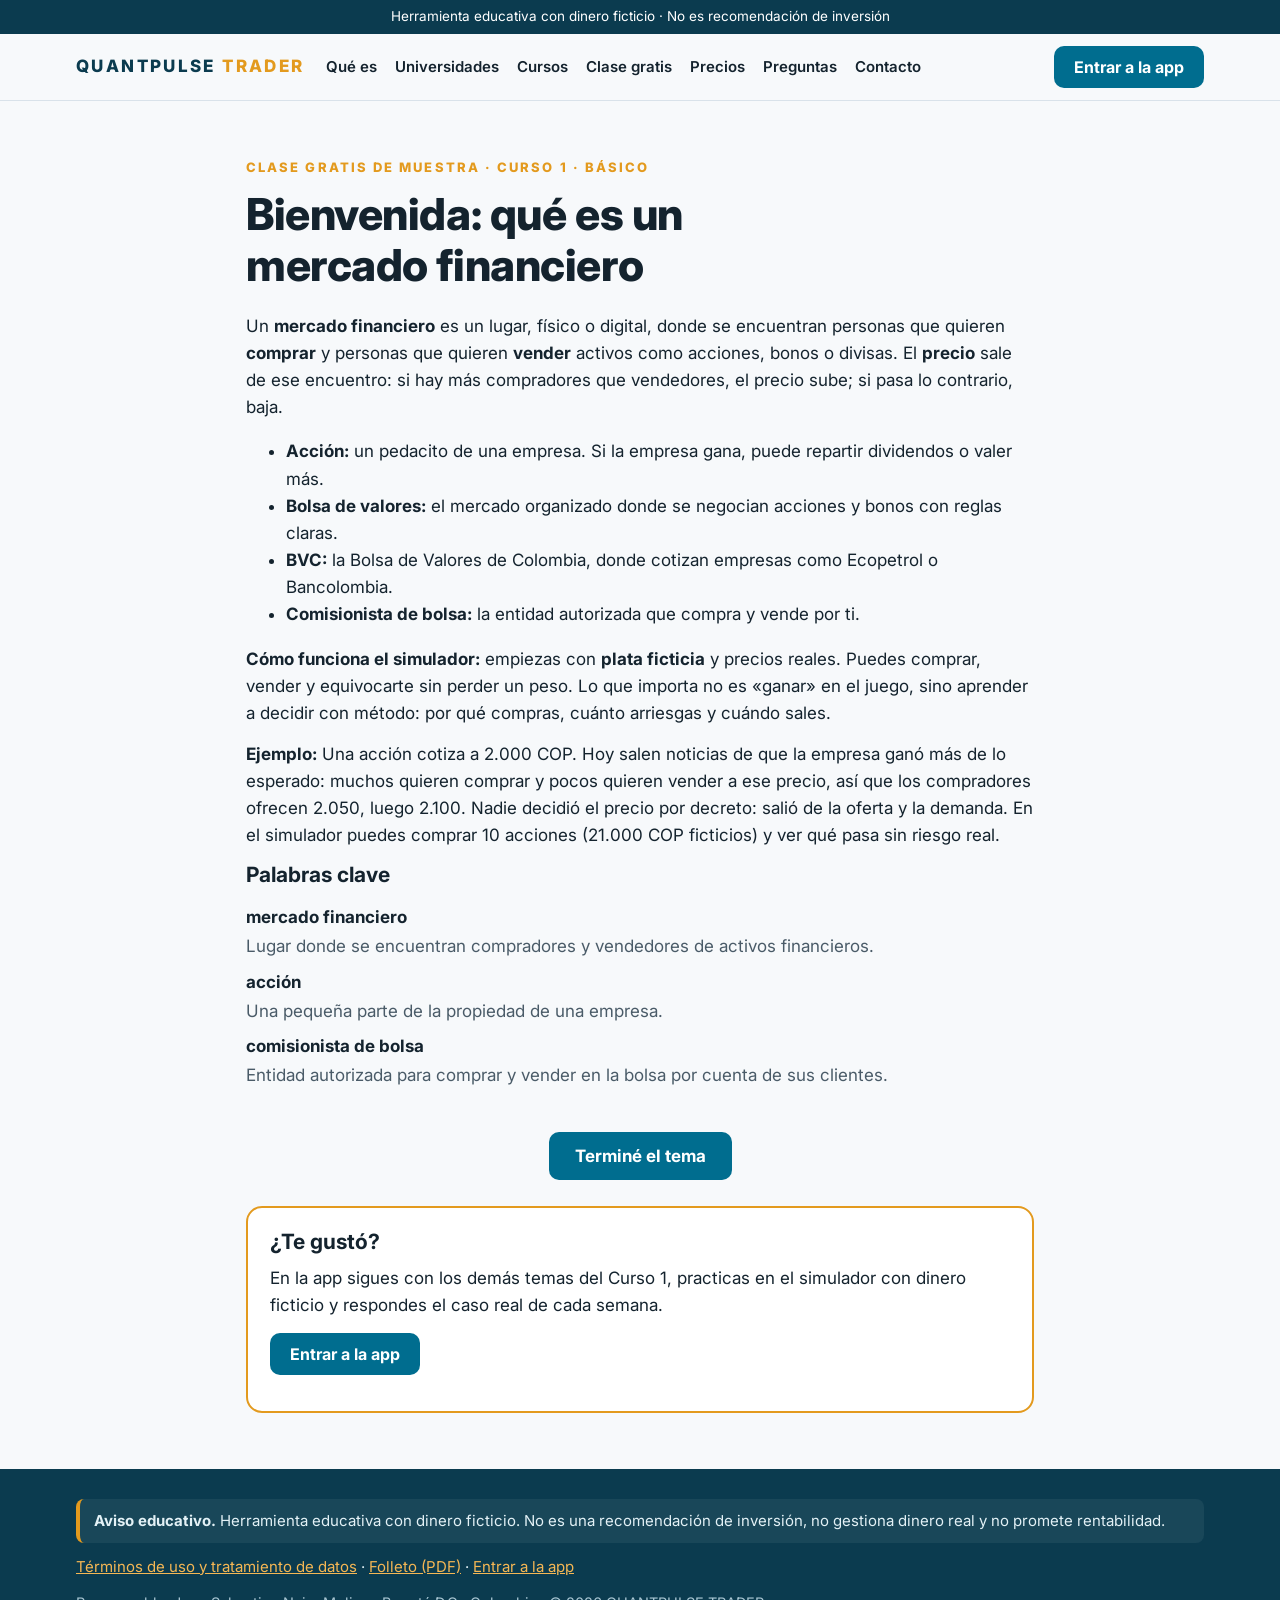
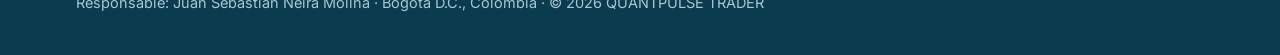
==== clase-gratis.html @ 2bbf2641 "Actualiza la página web" ====
<!doctype html>
<html lang="es">
<head>
<meta charset="utf-8">
<meta name="viewport" content="width=device-width, initial-scale=1">
<title>Clase gratis · Bienvenida: qué es un mercado financiero</title>
<meta name="description" content="Clase de muestra del Curso 1 de QUANTPULSE TRADER, con quiz.">
<meta property="og:title" content="Clase gratis · Bienvenida: qué es un mercado financiero">
<meta property="og:description" content="Clase de muestra del Curso 1 de QUANTPULSE TRADER, con quiz.">
<link rel="preconnect" href="https://fonts.googleapis.com">
<link rel="stylesheet" href="https://fonts.googleapis.com/css2?family=Inter:wght@400;600;700;800&display=swap">
<link rel="stylesheet" href="estilo.css">
</head>
<body>
<div class="franja-aviso">Herramienta educativa con dinero ficticio · No es recomendación de inversión</div>
<header class="cab"><div class="envoltura cab-fila">
<a class="logo" href="index.html">QUANTPULSE <span>TRADER</span></a>
<nav aria-label="Secciones"><a href="index.html#que-es">Qué es</a><a href="index.html#universidades">Universidades</a>
<a href="index.html#cursos">Cursos</a><a href="clase-gratis.html">Clase gratis</a><a href="index.html#precios">Precios</a>
<a href="index.html#preguntas">Preguntas</a><a href="index.html#contacto">Contacto</a></nav>
<a class="boton" href="https://app-petroleo-2jsrncgu76vcg3kdfxjqyc.streamlit.app" target="_blank" rel="noopener">Entrar a la app</a></div></header>
<main><section class="seccion"><div class="envoltura estrecha leccion">
<p class="ceja">Clase gratis de muestra · Curso 1 · Básico</p>
<h1>Bienvenida: qué es un mercado financiero</h1>
<p>Un <strong>mercado financiero</strong> es un lugar, físico o digital, donde se encuentran personas que quieren <strong>comprar</strong> y personas
que quieren <strong>vender</strong> activos como acciones, bonos o divisas. El <strong>precio</strong> sale de ese encuentro: si hay más
compradores que vendedores, el precio sube; si pasa lo contrario, baja.</p>
<ul>
<li><strong>Acción:</strong> un pedacito de una empresa. Si la empresa gana, puede repartir dividendos o valer más.</li>
<li><strong>Bolsa de valores:</strong> el mercado organizado donde se negocian acciones y bonos con reglas claras.</li>
<li><strong>BVC:</strong> la Bolsa de Valores de Colombia, donde cotizan empresas como Ecopetrol o Bancolombia.</li>
<li><strong>Comisionista de bolsa:</strong> la entidad autorizada que compra y vende por ti.</li>
</ul>
<p><strong>Cómo funciona el simulador:</strong> empiezas con <strong>plata ficticia</strong> y precios reales. Puedes comprar, vender y equivocarte
sin perder un peso. Lo que importa no es «ganar» en el juego, sino aprender a decidir con método: por qué compras,
cuánto arriesgas y cuándo sales.</p>
<p><b>Ejemplo:</b> Una acción cotiza a 2.000 COP. Hoy salen noticias de que la empresa ganó más de lo esperado: muchos quieren comprar y pocos quieren vender a ese precio, así que los compradores ofrecen 2.050, luego 2.100. Nadie decidió el precio por decreto: salió de la oferta y la demanda. En el simulador puedes comprar 10 acciones (21.000 COP ficticios) y ver qué pasa sin riesgo real.</p>
<h3>Palabras clave</h3><dl class="glosario"><dt>mercado financiero</dt><dd>Lugar donde se encuentran compradores y vendedores de activos financieros.</dd><dt>acción</dt><dd>Una pequeña parte de la propiedad de una empresa.</dd><dt>comisionista de bolsa</dt><dd>Entidad autorizada para comprar y vender en la bolsa por cuenta de sus clientes.</dd></dl>
<div class="centro"><button id="termine" class="boton grande" type="button">Terminé el tema</button></div>
<form id="quiz" hidden><h2>Quiz (3 preguntas)</h2><fieldset class="pregunta" data-correcta="0" data-explicacion="El precio sale del encuentro entre oferta y demanda."><legend>1. ¿Qué hace que el precio de una acción suba?</legend><label><input type="radio" name="p0" value="0"> Que haya más compradores que vendedores a ese precio</label><label><input type="radio" name="p0" value="1"> Que la bolsa lo decida cada mañana</label><label><input type="radio" name="p0" value="2"> Que el Gobierno lo fije</label><p class="resultado" hidden></p></fieldset><fieldset class="pregunta" data-correcta="2" data-explicacion="Quien tiene acciones es dueño de una parte de la empresa."><legend>2. ¿Qué es una acción?</legend><label><input type="radio" name="p1" value="0"> Un préstamo al Gobierno</label><label><input type="radio" name="p1" value="1"> Un tipo de cuenta de ahorros</label><label><input type="radio" name="p1" value="2"> Una pequeña parte de una empresa</label><p class="resultado" hidden></p></fieldset><fieldset class="pregunta" data-correcta="1" data-explicacion="El simulador sirve para practicar sin arriesgar dinero real."><legend>3. ¿Qué plata usas en el simulador?</legend><label><input type="radio" name="p2" value="0"> Tu plata real</label><label><input type="radio" name="p2" value="1"> Plata ficticia con precios reales</label><label><input type="radio" name="p2" value="2"> Un préstamo del banco</label><p class="resultado" hidden></p></fieldset>
<button class="boton" type="submit">Revisar mis respuestas</button><p id="total" class="total" hidden></p></form>
<div class="carta destacada"><h3>¿Te gustó?</h3><p>En la app sigues con los demás temas del Curso 1, practicas en el simulador con
dinero ficticio y respondes el caso real de cada semana.</p><p><a class="boton" href="https://app-petroleo-2jsrncgu76vcg3kdfxjqyc.streamlit.app" target="_blank"
rel="noopener">Entrar a la app</a></p></div>
</div></section></main>
<footer class="pie"><div class="envoltura">
<p class="aviso-edu"><b>Aviso educativo.</b> Herramienta educativa con dinero ficticio. No es una recomendación de inversión, no gestiona dinero real y no promete rentabilidad.</p>
<p><a href="terminos.html">Términos de uso y tratamiento de datos</a> · <a href="folleto.pdf" download>Folleto (PDF)</a> ·
<a href="https://app-petroleo-2jsrncgu76vcg3kdfxjqyc.streamlit.app" target="_blank" rel="noopener">Entrar a la app</a></p>
<p class="chico">Responsable: Juan Sebastian Neira Molina · Bogotá D.C., Colombia · © 2026 QUANTPULSE TRADER</p></div></footer>
<script src="sitio.js"></script>
</body>
</html>
---- estilo.css ----
/* estilo.css - Página web de QUANTPULSE TRADER. Colores en variables (claro y oscuro): si se aprueba la paleta nueva,
   se cambian solo aquí. */
:root {
  --marca: #006D8F; --marca-oscuro: #0B3B4F; --marca-suave: #E3F1F6; --acento: #E39A1E;
  --texto: #14232E; --texto2: #4A5B68; --fondo: #F7F9FB; --tarjeta: #FFFFFF; --borde: #D9E2EA; --suave: #E6ECF1;
  --sube: #08794C; --baja: #C81E45; --basico: #16A34A; --intermedio: #2563EB; --avanzado: #7C3AED;
  --f: "Inter", "Source Sans 3", "Segoe UI", Arial, sans-serif;
}
@media (prefers-color-scheme: dark) {
  :root { --marca: #4FB3D9; --marca-oscuro: #CDE7F1; --marca-suave: #12303D; --acento: #F5B754;
    --texto: #E4ECF1; --texto2: #A2B3BF; --fondo: #0F1A21; --tarjeta: #17252E; --borde: #2A3B47; --suave: #22323D;
    --sube: #4ADE80; --baja: #F87171; --basico: #4ADE80; --intermedio: #60A5FA; --avanzado: #A78BFA; color-scheme: dark; }
}
* { box-sizing: border-box; }
html { scroll-behavior: smooth; scroll-padding-top: 90px; }
body { margin: 0; background: var(--fondo); color: var(--texto); font: 17px/1.6 var(--f); }
a { color: var(--marca); }
h1, h2, h3 { line-height: 1.15; text-wrap: balance; margin: 0 0 .5em; }
h1 { font-size: clamp(32px, 5vw, 54px); font-weight: 800; letter-spacing: -.01em; }
h2 { font-size: clamp(26px, 3.4vw, 36px); font-weight: 800; color: var(--marca-oscuro); }
h3 { font-size: 21px; }
p { margin: 0 0 .8em; }
.envoltura { max-width: 1160px; margin: 0 auto; padding-left: max(16px, env(safe-area-inset-left, 0px));
  padding-right: max(16px, env(safe-area-inset-right, 0px)); }
.estrecha { max-width: 820px; }
.chico { font-size: 14.5px; color: var(--texto2); }
.centro { text-align: center; }
.ceja { font-size: 13px; font-weight: 800; letter-spacing: .16em; text-transform: uppercase; color: var(--acento); margin: 0 0 12px; }
.intro { max-width: 760px; color: var(--texto2); }

.franja-aviso { background: var(--marca-oscuro); color: #fff; text-align: center; font-size: 13.5px; padding: 6px 12px; }
@media (prefers-color-scheme: dark) { .franja-aviso { background: #0B3B4F; } }
.cab { position: sticky; top: 0; z-index: 10; background: color-mix(in srgb, var(--fondo) 92%, transparent);
  backdrop-filter: blur(8px); border-bottom: 1px solid var(--borde); }
.cab-fila { display: flex; align-items: center; gap: 22px; min-height: 66px; flex-wrap: wrap; padding-block: 8px; }
.logo { font-weight: 800; letter-spacing: .14em; color: var(--marca-oscuro); text-decoration: none; font-size: 17px; }
.logo span { color: var(--acento); }
.cab nav { display: flex; gap: 18px; flex-wrap: wrap; flex: 1; }
.cab nav a { color: var(--texto); text-decoration: none; font-size: 15px; font-weight: 600; }
.cab nav a:hover { color: var(--marca); }
@media (max-width: 860px) { .cab nav { order: 3; width: 100%; gap: 14px; overflow-x: auto; flex-wrap: nowrap; padding-bottom: 4px; }
  .cab nav a { white-space: nowrap; } }

.boton { display: inline-block; background: var(--marca); color: #fff; font-weight: 700; text-decoration: none; border: 0;
  border-radius: 10px; padding: 11px 20px; font: 700 16px var(--f); cursor: pointer; }
@media (prefers-color-scheme: dark) { .boton { color: #0B1A22; } }
.boton.sec { background: transparent; color: var(--marca); border: 2px solid var(--marca); }
.boton.grande { padding: 14px 26px; font-size: 17px; }
.boton:focus-visible, .pago:focus-visible, summary:focus-visible { outline: 3px solid var(--acento); outline-offset: 2px; }

.heroe { padding-block: 56px 48px; background: linear-gradient(160deg, var(--marca-suave), var(--fondo)); }
.heroe-fila { display: grid; grid-template-columns: 1.3fr 1fr; gap: 40px; align-items: center; }
.heroe-texto { min-width: 0; }
.bajada { font-size: 19px; color: var(--texto2); max-width: 640px; }
.acciones { display: flex; gap: 14px; flex-wrap: wrap; margin: 22px 0 14px; }
.heroe-graf { width: 100%; max-width: 460px; justify-self: center; }
.dibuja { stroke-dasharray: 520; stroke-dashoffset: 520; animation: dibuja 2.2s ease-out forwards; }
@keyframes dibuja { to { stroke-dashoffset: 0; } }
@media (prefers-reduced-motion: reduce) { .dibuja { animation: none; stroke-dashoffset: 0; } html { scroll-behavior: auto; } }
@media (max-width: 820px) { .heroe-fila { grid-template-columns: 1fr; } }

.seccion { padding-block: 56px; }
.alterna { background: var(--tarjeta); border-block: 1px solid var(--borde); }
.rejilla { display: grid; gap: 20px; margin-top: 20px; }
.r3 { grid-template-columns: repeat(auto-fit, minmax(280px, 1fr)); }
.r4 { grid-template-columns: repeat(auto-fit, minmax(230px, 1fr)); }
.carta { background: var(--tarjeta); border: 1px solid var(--borde); border-radius: 16px; padding: 22px; min-width: 0; margin: 0; }
.alterna .carta { background: var(--fondo); }
.carta ul { padding-left: 20px; margin: 0; } .carta li { margin-bottom: 6px; }
.destacada { border: 2px solid var(--acento); }
.graficas figcaption { font-weight: 700; margin-bottom: 10px; }
.graficas svg { width: 100%; height: auto; }
.g-txt { font: 600 15px var(--f); fill: var(--texto); } .g-fuerte { font-weight: 800; }
.g-chico { font: 12px var(--f); fill: var(--texto2); } .g-num { font: 800 18px var(--f); fill: var(--texto); }

.curso { background: var(--tarjeta); border: 1px solid var(--borde); border-top: 8px solid var(--c); border-radius: 16px;
  padding: 22px; min-width: 0; }
.curso h3 { color: var(--c); }
.datos { font-size: 15px; color: var(--texto2); }
details { border-top: 1px solid var(--borde); padding: 10px 0; }
summary { cursor: pointer; font-weight: 700; color: var(--marca); }
details ol { padding-left: 22px; margin: 10px 0 0; font-size: 15.5px; }
.tabla { overflow-x: auto; margin-top: 10px; }
table { border-collapse: collapse; width: 100%; min-width: 420px; font-size: 14px; }
th, td { text-align: left; vertical-align: top; padding: 7px 9px; border-bottom: 1px solid var(--borde); }
th { background: var(--suave); font-size: 12.5px; text-transform: uppercase; letter-spacing: .06em; }
td.num { font-variant-numeric: tabular-nums; font-weight: 700; }

.precio { background: var(--fondo); border: 1px solid var(--borde); border-top: 8px solid var(--c); border-radius: 16px;
  padding: 22px; text-align: center; min-width: 0; }
.precio h3 { color: var(--c); }
.monto { font-size: 52px; font-weight: 800; margin: 6px 0 0; font-variant-numeric: tabular-nums; }
.monto span { font-size: 20px; vertical-align: super; margin-right: 4px; color: var(--texto2); }
.etiqueta-lanz { display: inline-block; background: color-mix(in srgb, var(--acento) 22%, transparent); color: var(--texto);
  font-weight: 700; font-size: 13.5px; border-radius: 999px; padding: 3px 12px; }
.pagos { display: grid; gap: 10px; margin-top: 14px; }
.pago { display: block; width: 100%; border-radius: 10px; padding: 11px 14px; font: 700 15px var(--f); text-decoration: none;
  border: 2px solid var(--marca); background: var(--marca); color: #fff; cursor: pointer; }
.pago[disabled] { background: transparent; color: var(--texto2); border: 2px dashed var(--borde); cursor: not-allowed; }

.vacio { border: 2px dashed var(--borde); border-radius: 16px; padding: 36px 20px; text-align: center; color: var(--texto2); }
.folleto { display: flex; justify-content: space-between; align-items: center; gap: 24px; flex-wrap: wrap; }
.folleto > div { max-width: 640px; min-width: 0; }

.leccion h1 { font-size: clamp(30px, 4.4vw, 44px); }
.glosario dt { font-weight: 700; margin-top: 8px; } .glosario dd { margin: 2px 0 0; color: var(--texto2); }
#termine { margin: 26px 0; }
.pregunta { border: 1px solid var(--borde); border-radius: 14px; padding: 16px 18px; margin: 0 0 14px; background: var(--tarjeta); }
.pregunta legend { font-weight: 700; padding: 0 6px; }
.pregunta label { display: block; padding: 6px 0; cursor: pointer; }
.resultado { margin: 8px 0 0; font-weight: 600; }
.resultado.bien { color: var(--sube); } .resultado.mal { color: var(--baja); }
.total { font-size: 19px; font-weight: 800; margin-top: 14px; }
.legal { font-size: 16px; } .legal blockquote { margin: 0; padding: 10px 16px; border-left: 4px solid var(--acento);
  background: var(--tarjeta); border-radius: 8px; }
.aviso-edu { border-left: 4px solid var(--acento); padding: 10px 14px; background: var(--tarjeta); border-radius: 8px; }
.copiar { margin-left: 8px; border: 1px solid var(--borde); background: var(--tarjeta); color: var(--texto); border-radius: 8px;
  padding: 3px 10px; cursor: pointer; font: 600 13px var(--f); }

.pie { background: var(--marca-oscuro); color: #E3F1F6; padding-block: 30px; font-size: 15px; }
@media (prefers-color-scheme: dark) { .pie { background: #0B1A22; } }
.pie a { color: #F5B754; } .pie .chico { color: #A9C6D3; }
.pie .aviso-edu { background: rgba(255, 255, 255, .06); color: #E3F1F6; }
.graficas { align-items: start; }
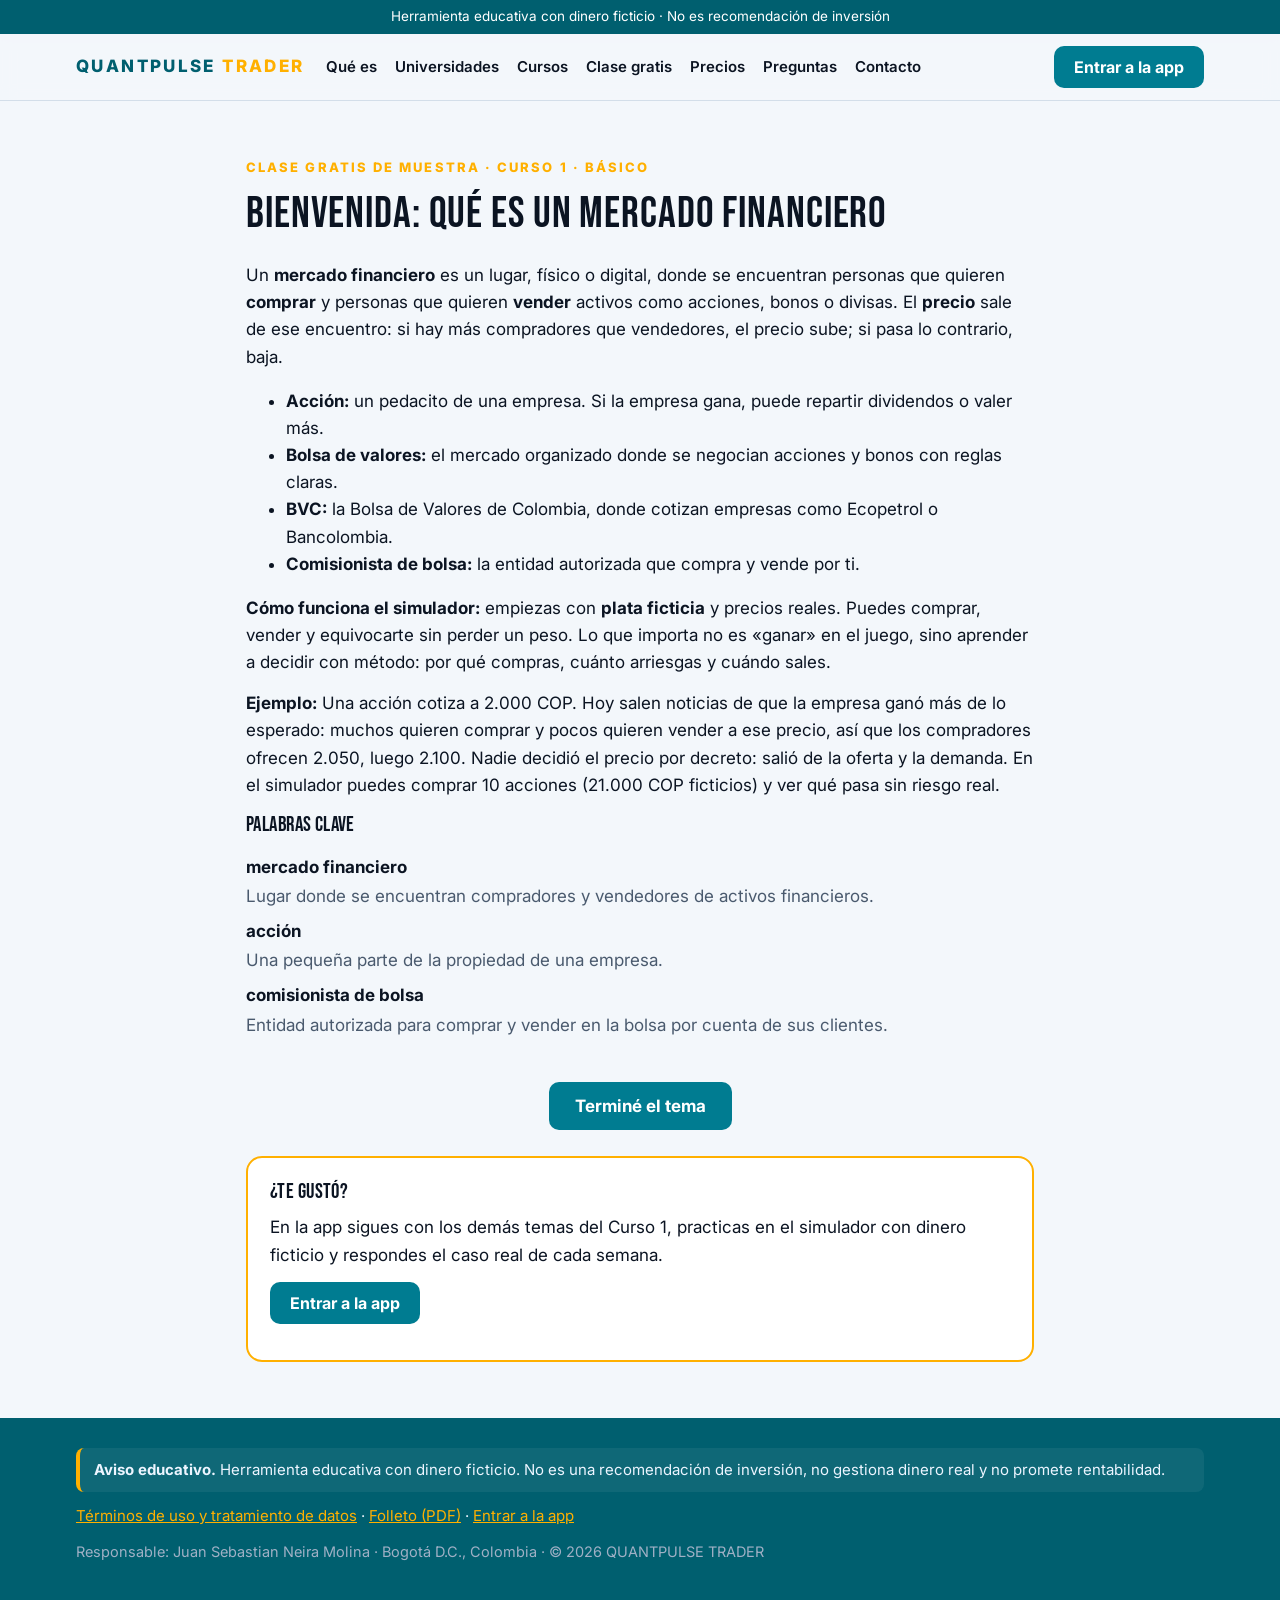
==== commit d9285bc8: "Actualiza la página web" ====
--- a/clase-gratis.html
+++ b/clase-gratis.html
@@ -8,7 +8,7 @@
 <meta property="og:title" content="Clase gratis · Bienvenida: qué es un mercado financiero">
 <meta property="og:description" content="Clase de muestra del Curso 1 de QUANTPULSE TRADER, con quiz.">
 <link rel="preconnect" href="https://fonts.googleapis.com">
-<link rel="stylesheet" href="https://fonts.googleapis.com/css2?family=Inter:wght@400;600;700;800&display=swap">
+<link rel="stylesheet" href="https://fonts.googleapis.com/css2?family=Bebas+Neue&family=Inter:wght@400;600;700;800&family=JetBrains+Mono:wght@400;500;700&display=swap">
 <link rel="stylesheet" href="estilo.css">
 </head>
 <body>
--- a/estilo.css
+++ b/estilo.css
@@ -1,22 +1,18 @@
+/* TEMA:INICIO (generado por tema.py) */
+:root { --marca: #007C91; --apoyo: #FFB000; --fondo: #F3F7FB; --fondo2: #E3EBF3; --tarjeta: #FFFFFF; --texto: #0B1422; --texto2: #4A5A6E; --borde: #D3DEE9; --borde-campo: #7F91A6; --sube: #00804F; --baja: #D11A45; --atencion: #A86A00; --info: #0369A1; --naranja: #C2410C; --violeta: #0E7490; --barra-lateral: #E8EFF6; --barra-lateral2: #DAE4EE; --marca-suave: #DDF4F7; --marca-oscuro: #005F6F; --acento: #FFB000; --suave: #E3EBF3; --sobre-marca: #FFFFFF; --basico: #00A86B; --intermedio: #0891B2; --avanzado: #E59A00; --letra: "Inter", "Segoe UI", Arial, sans-serif; --letra-titulos: "Bebas Neue", "Inter", sans-serif; --letra-datos: "JetBrains Mono", Consolas, monospace; }
+@media (prefers-color-scheme: dark) { :root { --marca: #00F5FF; --apoyo: #FFB000; --fondo: #060912; --fondo2: #101C2D; --tarjeta: #0C1422; --texto: #ECF5FF; --texto2: #9FB0C5; --borde: #1C2A3E; --borde-campo: #2E4058; --sube: #00FF9C; --baja: #FF3864; --atencion: #FFB000; --info: #5CC8FF; --naranja: #FF8A3D; --violeta: #7DE3FF; --barra-lateral: #080D17; --barra-lateral2: #101C2D; --marca-suave: #0A2A33; --marca-oscuro: #B8FBFF; --acento: #FFB000; --suave: #152031; --sobre-marca: #001015; --basico: #00A86B; --intermedio: #0891B2; --avanzado: #E59A00; --letra: "Inter", "Segoe UI", Arial, sans-serif; --letra-titulos: "Bebas Neue", "Inter", sans-serif; --letra-datos: "JetBrains Mono", Consolas, monospace; color-scheme: dark; } }
+/* TEMA:FIN */
+/* Estilo de la presentación: títulos Bebas Neue, cifras JetBrains Mono */
+h1, h2, h3, h4 { font-family: var(--letra-titulos); font-weight: 400 !important; letter-spacing: .02em; }
+.num, .monto, .g-num, td.num, .cifra { font-family: var(--letra-datos); }   /* Cifras: JetBrains Mono */
 /* estilo.css - Página web de QUANTPULSE TRADER. Colores en variables (claro y oscuro): si se aprueba la paleta nueva,
    se cambian solo aquí. */
-:root {
-  --marca: #006D8F; --marca-oscuro: #0B3B4F; --marca-suave: #E3F1F6; --acento: #E39A1E;
-  --texto: #14232E; --texto2: #4A5B68; --fondo: #F7F9FB; --tarjeta: #FFFFFF; --borde: #D9E2EA; --suave: #E6ECF1;
-  --sube: #08794C; --baja: #C81E45; --basico: #16A34A; --intermedio: #2563EB; --avanzado: #7C3AED;
-  --f: "Inter", "Source Sans 3", "Segoe UI", Arial, sans-serif;
-}
-@media (prefers-color-scheme: dark) {
-  :root { --marca: #4FB3D9; --marca-oscuro: #CDE7F1; --marca-suave: #12303D; --acento: #F5B754;
-    --texto: #E4ECF1; --texto2: #A2B3BF; --fondo: #0F1A21; --tarjeta: #17252E; --borde: #2A3B47; --suave: #22323D;
-    --sube: #4ADE80; --baja: #F87171; --basico: #4ADE80; --intermedio: #60A5FA; --avanzado: #A78BFA; color-scheme: dark; }
-}
 * { box-sizing: border-box; }
 html { scroll-behavior: smooth; scroll-padding-top: 90px; }
-body { margin: 0; background: var(--fondo); color: var(--texto); font: 17px/1.6 var(--f); }
+body { margin: 0; background: var(--fondo); color: var(--texto); font: 17px/1.6 var(--letra); }
 a { color: var(--marca); }
 h1, h2, h3 { line-height: 1.15; text-wrap: balance; margin: 0 0 .5em; }
-h1 { font-size: clamp(32px, 5vw, 54px); font-weight: 800; letter-spacing: -.01em; }
+h1 { font-size: clamp(32px, 5vw, 54px); font-weight: 800; letter-spacing: .02em; }
 h2 { font-size: clamp(26px, 3.4vw, 36px); font-weight: 800; color: var(--marca-oscuro); }
 h3 { font-size: 21px; }
 p { margin: 0 0 .8em; }
@@ -29,7 +25,7 @@
 .intro { max-width: 760px; color: var(--texto2); }
 
 .franja-aviso { background: var(--marca-oscuro); color: #fff; text-align: center; font-size: 13.5px; padding: 6px 12px; }
-@media (prefers-color-scheme: dark) { .franja-aviso { background: #0B3B4F; } }
+@media (prefers-color-scheme: dark) { .franja-aviso { background: #0C1422; } }
 .cab { position: sticky; top: 0; z-index: 10; background: color-mix(in srgb, var(--fondo) 92%, transparent);
   backdrop-filter: blur(8px); border-bottom: 1px solid var(--borde); }
 .cab-fila { display: flex; align-items: center; gap: 22px; min-height: 66px; flex-wrap: wrap; padding-block: 8px; }
@@ -42,8 +38,8 @@
   .cab nav a { white-space: nowrap; } }
 
 .boton { display: inline-block; background: var(--marca); color: #fff; font-weight: 700; text-decoration: none; border: 0;
-  border-radius: 10px; padding: 11px 20px; font: 700 16px var(--f); cursor: pointer; }
-@media (prefers-color-scheme: dark) { .boton { color: #0B1A22; } }
+  border-radius: 10px; padding: 11px 20px; font: 700 16px var(--letra); cursor: pointer; }
+@media (prefers-color-scheme: dark) { .boton { color: #060912; } }
 .boton.sec { background: transparent; color: var(--marca); border: 2px solid var(--marca); }
 .boton.grande { padding: 14px 26px; font-size: 17px; }
 .boton:focus-visible, .pago:focus-visible, summary:focus-visible { outline: 3px solid var(--acento); outline-offset: 2px; }
@@ -70,8 +66,8 @@
 .destacada { border: 2px solid var(--acento); }
 .graficas figcaption { font-weight: 700; margin-bottom: 10px; }
 .graficas svg { width: 100%; height: auto; }
-.g-txt { font: 600 15px var(--f); fill: var(--texto); } .g-fuerte { font-weight: 800; }
-.g-chico { font: 12px var(--f); fill: var(--texto2); } .g-num { font: 800 18px var(--f); fill: var(--texto); }
+.g-txt { font: 600 15px var(--letra); fill: var(--texto); } .g-fuerte { font-weight: 800; }
+.g-chico { font: 12px var(--letra); fill: var(--texto2); } .g-num { font: 800 18px var(--letra); fill: var(--texto); }
 
 .curso { background: var(--tarjeta); border: 1px solid var(--borde); border-top: 8px solid var(--c); border-radius: 16px;
   padding: 22px; min-width: 0; }
@@ -94,7 +90,7 @@
 .etiqueta-lanz { display: inline-block; background: color-mix(in srgb, var(--acento) 22%, transparent); color: var(--texto);
   font-weight: 700; font-size: 13.5px; border-radius: 999px; padding: 3px 12px; }
 .pagos { display: grid; gap: 10px; margin-top: 14px; }
-.pago { display: block; width: 100%; border-radius: 10px; padding: 11px 14px; font: 700 15px var(--f); text-decoration: none;
+.pago { display: block; width: 100%; border-radius: 10px; padding: 11px 14px; font: 700 15px var(--letra); text-decoration: none;
   border: 2px solid var(--marca); background: var(--marca); color: #fff; cursor: pointer; }
 .pago[disabled] { background: transparent; color: var(--texto2); border: 2px dashed var(--borde); cursor: not-allowed; }
 
@@ -115,10 +111,13 @@
   background: var(--tarjeta); border-radius: 8px; }
 .aviso-edu { border-left: 4px solid var(--acento); padding: 10px 14px; background: var(--tarjeta); border-radius: 8px; }
 .copiar { margin-left: 8px; border: 1px solid var(--borde); background: var(--tarjeta); color: var(--texto); border-radius: 8px;
-  padding: 3px 10px; cursor: pointer; font: 600 13px var(--f); }
+  padding: 3px 10px; cursor: pointer; font: 600 13px var(--letra); }
 
-.pie { background: var(--marca-oscuro); color: #E3F1F6; padding-block: 30px; font-size: 15px; }
-@media (prefers-color-scheme: dark) { .pie { background: #0B1A22; } }
-.pie a { color: #F5B754; } .pie .chico { color: #A9C6D3; }
-.pie .aviso-edu { background: rgba(255, 255, 255, .06); color: #E3F1F6; }
+.pie { background: var(--marca-oscuro); color: #ECF5FF; padding-block: 30px; font-size: 15px; }
+@media (prefers-color-scheme: dark) { .pie { background: #060912; } }
+.pie a { color: #FFB000; } .pie .chico { color: #9FB0C5; }
+.pie .aviso-edu { background: rgba(255, 255, 255, .06); color: #ECF5FF; }
 .graficas { align-items: start; }
+
+/* Al final para ganarle a los «font:» abreviados de arriba */
+.num, .monto, .g-num, td.num, .cifra { font-family: var(--letra-datos); }
